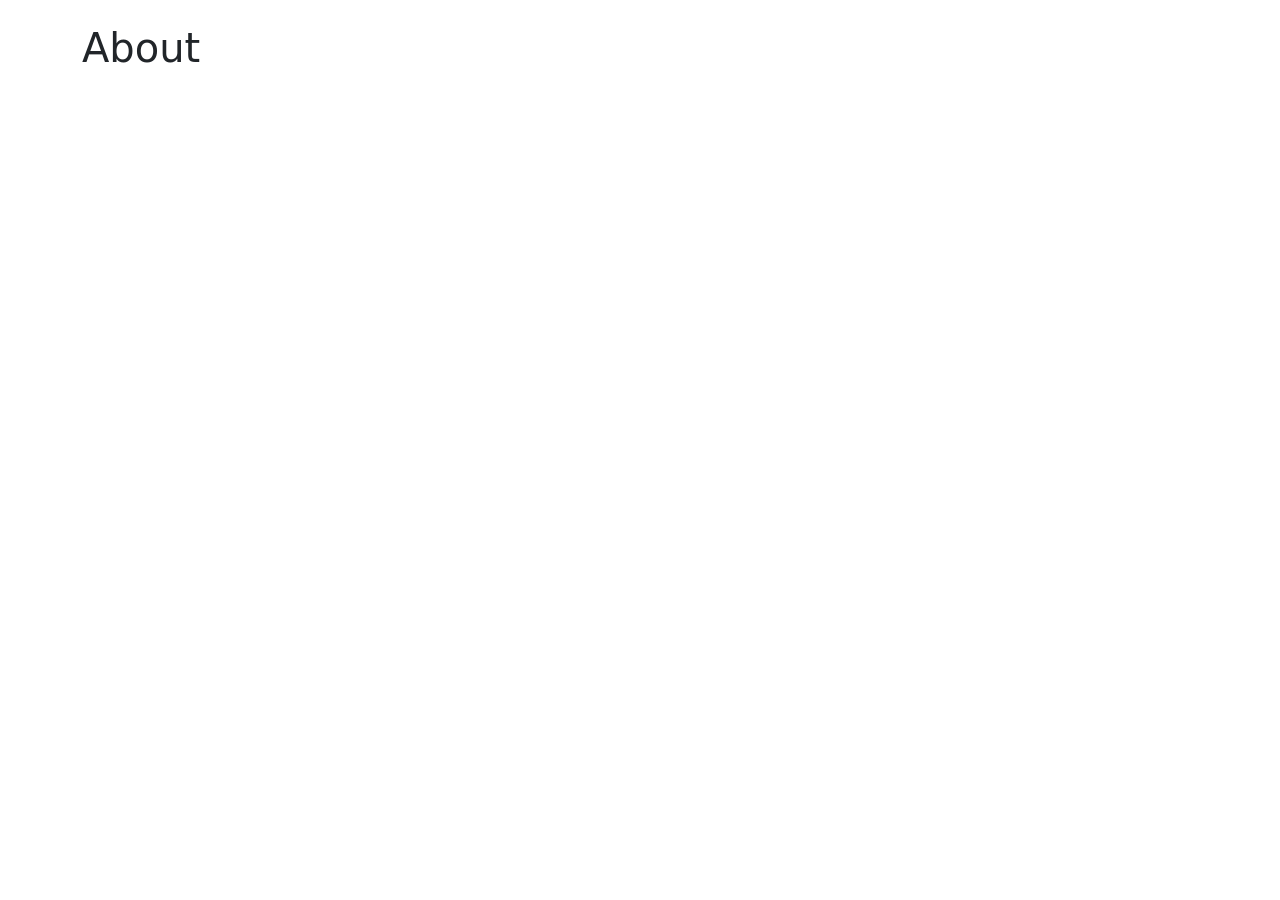
==== about.html @ 0f67a92f "Reworked the skeleton for HTML files" ====
<!DOCTYPE html>
<html lang="en">
<head>
  <meta charset="UTF-8">
  <meta name="viewport" content="width=device-width, initial-scale=1.0">
  <meta name="description" content="CourtList: task management for Euroleague game operations.">
  <meta name="author" content="stefancelo">
  <title>About | CourtList</title>
  <link href="https://cdn.jsdelivr.net/npm/bootstrap@5.3.3/dist/css/bootstrap.min.css" rel="stylesheet">
  <link rel="stylesheet" href="css/style.css">
</head>
<body>
  <div id="site-header"></div>

  <main id="main-content" class="container py-4">
    <h1>About</h1>
  </main>

  <div id="site-footer"></div>

  <script src="https://cdn.jsdelivr.net/npm/bootstrap@5.3.3/dist/js/bootstrap.bundle.min.js"></script>
  <script src="js/storage.js"></script>
  <script src="js/layout.js"></script>
</body>
</html>
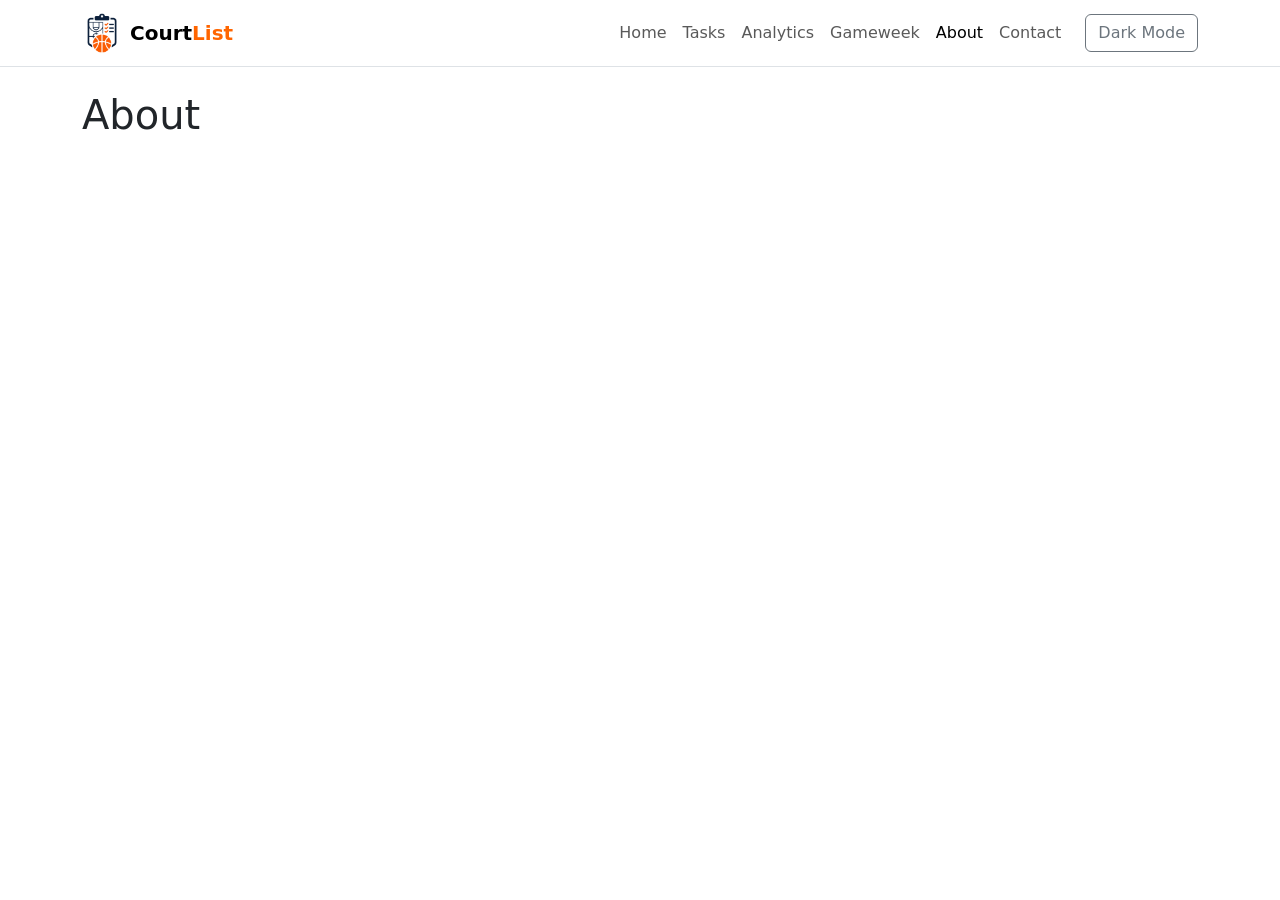
==== commit 0bdaf653: "Added shared navbar" ====
--- a/about.html
+++ b/about.html
@@ -1,25 +1,26 @@
-<!DOCTYPE html>
+<!doctype html>
 <html lang="en">
-<head>
-  <meta charset="UTF-8">
-  <meta name="viewport" content="width=device-width, initial-scale=1.0">
-  <meta name="description" content="CourtList: task management for Euroleague game operations.">
-  <meta name="author" content="stefancelo">
-  <title>About | CourtList</title>
-  <link href="https://cdn.jsdelivr.net/npm/bootstrap@5.3.3/dist/css/bootstrap.min.css" rel="stylesheet">
-  <link rel="stylesheet" href="css/style.css">
-</head>
-<body>
-  <div id="site-header"></div>
+  <head>
+    <meta charset="UTF-8" />
+    <meta name="viewport" content="width=device-width, initial-scale=1.0" />
+    <meta name="description" content="CourtList: Learn about CourtList and the team behind it." />
+    <meta name="author" content="stefancelo" />
+    <link rel="icon" type="image/png" sizes="32x32" href="img/faviconcl.png" />
+    <title>About | CourtList</title>
+    <link href="https://cdn.jsdelivr.net/npm/bootstrap@5.3.3/dist/css/bootstrap.min.css" rel="stylesheet" />
+    <link rel="stylesheet" href="css/style.css" />
+  </head>
+  <body>
+    <div id="site-header"></div>
 
-  <main id="main-content" class="container py-4">
-    <h1>About</h1>
-  </main>
+    <main id="main-content" class="container py-4">
+      <h1>About</h1>
+    </main>
 
-  <div id="site-footer"></div>
+    <div id="site-footer"></div>
 
-  <script src="https://cdn.jsdelivr.net/npm/bootstrap@5.3.3/dist/js/bootstrap.bundle.min.js"></script>
-  <script src="js/storage.js"></script>
-  <script src="js/layout.js"></script>
-</body>
-</html>+    <script src="https://cdn.jsdelivr.net/npm/bootstrap@5.3.3/dist/js/bootstrap.bundle.min.js"></script>
+    <script src="js/storage.js"></script>
+    <script src="js/layout.js"></script>
+  </body>
+</html>
--- a/css/style.css
+++ b/css/style.css
@@ -0,0 +1,8 @@
+
+:root {
+  --cl-orange: #ff6500;
+}
+
+.text-orange {
+  color: var(--cl-orange);
+}
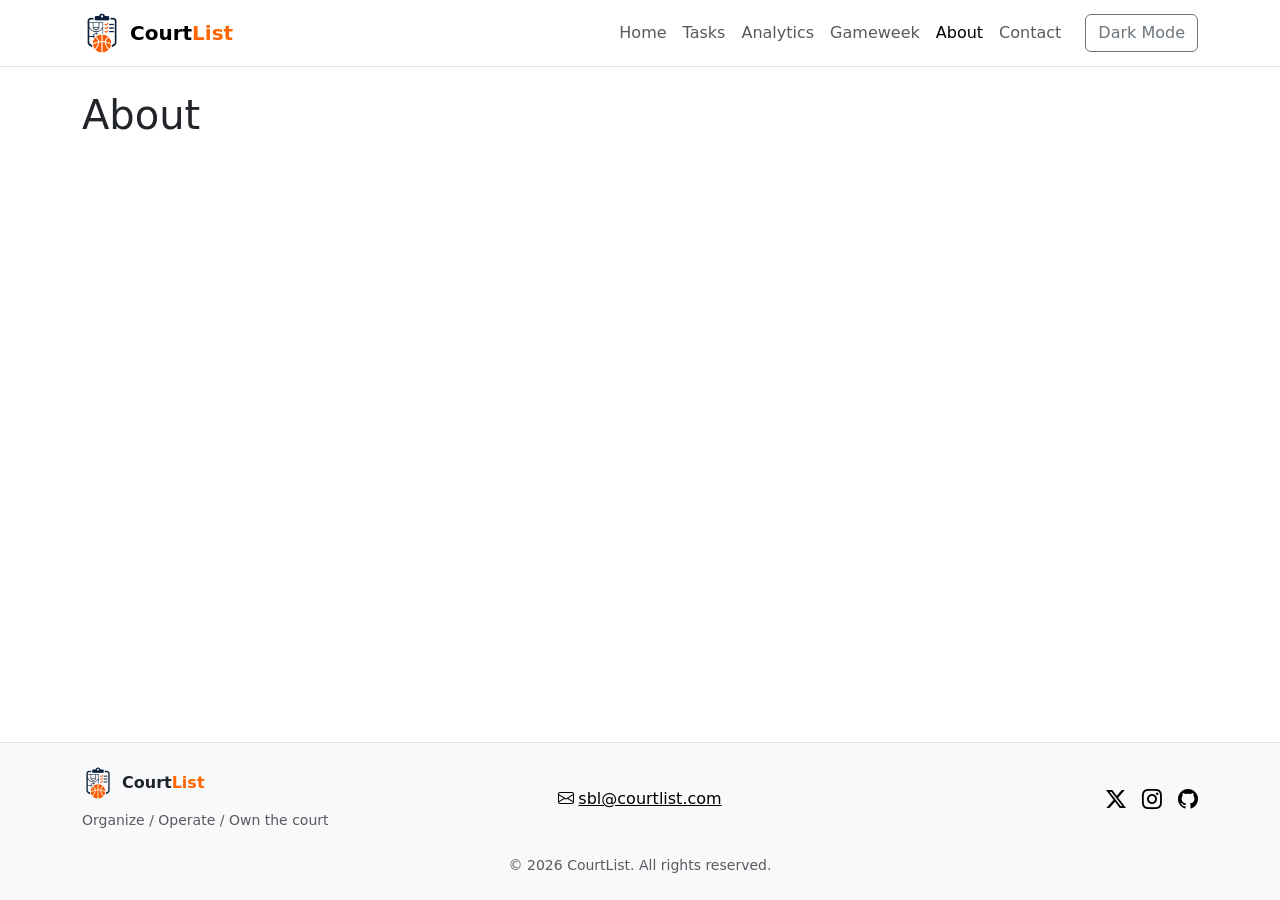
==== commit 11945016: "added shared footer with contact and social" ====
--- a/about.html
+++ b/about.html
@@ -7,7 +7,16 @@
     <meta name="author" content="stefancelo" />
     <link rel="icon" type="image/png" sizes="32x32" href="img/faviconcl.png" />
     <title>About | CourtList</title>
-    <link href="https://cdn.jsdelivr.net/npm/bootstrap@5.3.3/dist/css/bootstrap.min.css" rel="stylesheet" />
+    <link
+      rel="stylesheet"
+      href="https://cdn.jsdelivr.net/npm/bootstrap@5.3.3/dist/css/bootstrap.min.css"
+      integrity="sha384-QWTKZyjpPEjISv5WaRU9OFeRpok6YctnYmDr5pNlyT2bRjXh0JMhjY6hW+ALEwIH"
+      crossorigin="anonymous" />
+    <link
+      rel="stylesheet"
+      href="https://cdn.jsdelivr.net/npm/bootstrap-icons@1.11.3/font/bootstrap-icons.min.css"
+      integrity="sha384-XGjxtQfXaH2tnPFa9x+ruJTuLE3Aa6LhHSWRr1XeTyhezb4abCG4ccI5AkVDxqC+"
+      crossorigin="anonymous" />
     <link rel="stylesheet" href="css/style.css" />
   </head>
   <body>
@@ -19,7 +28,10 @@
 
     <div id="site-footer"></div>
 
-    <script src="https://cdn.jsdelivr.net/npm/bootstrap@5.3.3/dist/js/bootstrap.bundle.min.js"></script>
+    <script
+      src="https://cdn.jsdelivr.net/npm/bootstrap@5.3.3/dist/js/bootstrap.bundle.min.js"
+      integrity="sha384-YvpcrYf0tY3lHB60NNkmXc5s9fDVZLESaAA55NDzOxhy9GkcIdslK1eN7N6jIeHz"
+      crossorigin="anonymous"></script>
     <script src="js/storage.js"></script>
     <script src="js/layout.js"></script>
   </body>
--- a/css/style.css
+++ b/css/style.css
@@ -5,4 +5,14 @@
 
 .text-orange {
   color: var(--cl-orange);
+}
+
+body {
+  min-height: 100vh;
+  display: flex;
+  flex-direction: column;
+}
+
+main {
+  flex: 1 0 auto;
 }
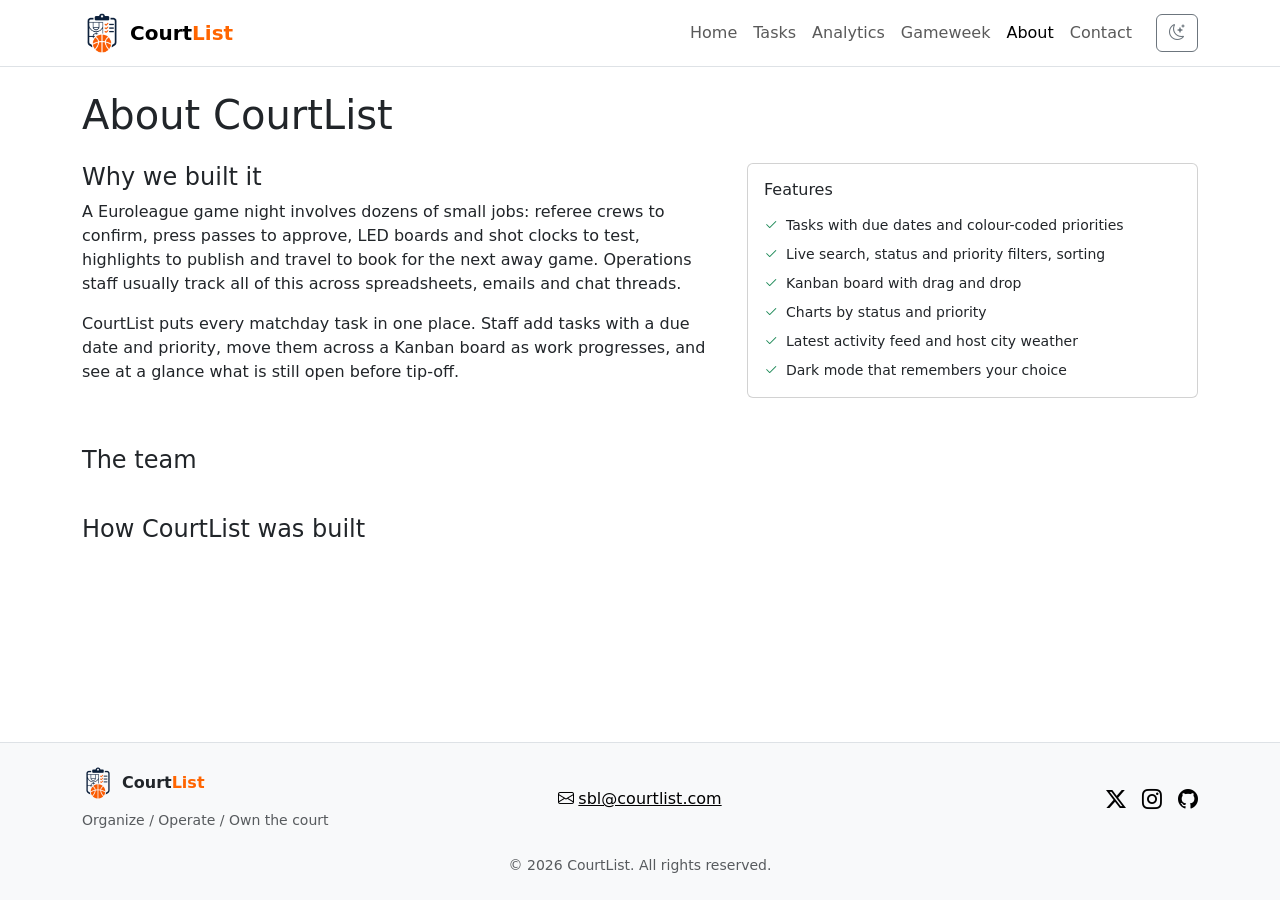
==== commit 78df057b: "added about page with team and project info, created and used js file for about page" ====
--- a/about.html
+++ b/about.html
@@ -23,7 +23,80 @@
     <div id="site-header"></div>
 
     <main id="main-content" class="container py-4">
-      <h1>About</h1>
+      <h1 class="mb-4">About CourtList</h1>
+
+      <!-- About the application -->
+      <section class="row g-4 mb-5" aria-labelledby="purpose-heading">
+        <div class="col-lg-7">
+          <h2 id="purpose-heading" class="h4">Why we built it</h2>
+          <p>
+            A Euroleague game night involves dozens of small jobs: referee crews to confirm, press passes to approve,
+            LED boards and shot clocks to test, highlights to publish and travel to book for the next away game.
+            Operations staff usually track all of this across spreadsheets, emails and chat threads.
+          </p>
+          <p class="mb-0">
+            CourtList puts every matchday task in one place. Staff add tasks with a due date and priority, move them
+            across a Kanban board as work progresses, and see at a glance what is still open before tip-off.
+          </p>
+        </div>
+        <div class="col-lg-5">
+          <div class="card h-100">
+            <div class="card-body">
+              <h2 class="h6 mb-3">Features</h2>
+              <ul class="list-unstyled small mb-0">
+                <li class="mb-2">
+                  <i class="bi bi-check2 text-success me-2" aria-hidden="true"></i>Tasks with due dates and colour-coded
+                  priorities
+                </li>
+                <li class="mb-2">
+                  <i class="bi bi-check2 text-success me-2" aria-hidden="true"></i>Live search, status and priority
+                  filters, sorting
+                </li>
+                <li class="mb-2">
+                  <i class="bi bi-check2 text-success me-2" aria-hidden="true"></i>Kanban board with drag and drop
+                </li>
+                <li class="mb-2">
+                  <i class="bi bi-check2 text-success me-2" aria-hidden="true"></i>Charts by status and priority
+                </li>
+                <li class="mb-2">
+                  <i class="bi bi-check2 text-success me-2" aria-hidden="true"></i>Latest activity feed and host city
+                  weather
+                </li>
+                <li>
+                  <i class="bi bi-check2 text-success me-2" aria-hidden="true"></i>Dark mode that remembers your choice
+                </li>
+              </ul>
+            </div>
+          </div>
+        </div>
+      </section>
+
+      <!-- Team members (cards generated by about.js) -->
+      <section class="mb-5" aria-labelledby="team-heading">
+        <h2 id="team-heading" class="h4 mb-3">The team</h2>
+        <div id="team-grid" class="row g-4"></div>
+      </section>
+
+      <!-- Development process carousel (slides generated by about.js) -->
+      <section aria-labelledby="process-heading">
+        <h2 id="process-heading" class="h4 mb-3">How CourtList was built</h2>
+        <div
+          id="process-carousel"
+          class="carousel slide rounded overflow-hidden"
+          data-bs-ride="carousel"
+          data-bs-interval="6000">
+          <div id="carousel-indicators" class="carousel-indicators"></div>
+          <div id="carousel-slides" class="carousel-inner"></div>
+          <button class="carousel-control-prev" type="button" data-bs-target="#process-carousel" data-bs-slide="prev">
+            <span class="carousel-control-prev-icon" aria-hidden="true"></span>
+            <span class="visually-hidden">Previous step</span>
+          </button>
+          <button class="carousel-control-next" type="button" data-bs-target="#process-carousel" data-bs-slide="next">
+            <span class="carousel-control-next-icon" aria-hidden="true"></span>
+            <span class="visually-hidden">Next step</span>
+          </button>
+        </div>
+      </section>
     </main>
 
     <div id="site-footer"></div>
@@ -34,5 +107,6 @@
       crossorigin="anonymous"></script>
     <script src="js/storage.js"></script>
     <script src="js/layout.js"></script>
+    <script src="js/about.js"></script>
   </body>
 </html>
--- a/css/style.css
+++ b/css/style.css
@@ -1,4 +1,3 @@
-
 :root {
   --cl-orange: #ff6500;
 }
@@ -15,4 +14,47 @@
 
 main {
   flex: 1 0 auto;
-}+}
+
+/* Brand button. A darker orange than the logo so white text meets WCAG contrast (about 5:1). */
+.btn-orange {
+  --bs-btn-color: #fff;
+  --bs-btn-bg: #c2410c;
+  --bs-btn-border-color: #c2410c;
+  --bs-btn-hover-color: #fff;
+  --bs-btn-hover-bg: #9a3412;
+  --bs-btn-hover-border-color: #9a3412;
+  --bs-btn-active-color: #fff;
+  --bs-btn-active-bg: #7c2d12;
+  --bs-btn-active-border-color: #7c2d12;
+}
+
+/* Reserve space for the weather widget so the layout doesn't jump while it loads */
+#weather-output {
+  min-height: 7rem;
+  transition: opacity 0.2s;
+}
+
+/* Fixed-height box for charts; Chart.js fills it */
+.chart-box {
+  position: relative;
+  height: 280px;
+}
+
+/* Kanban board */
+.kanban-dropzone {
+  min-height: 8rem;
+}
+
+.kanban-card {
+  cursor: grab;
+}
+
+.kanban-card.dragging {
+  opacity: 0.5;
+}
+
+.kanban-column.drag-over {
+  outline: 2px dashed var(--cl-orange);
+  outline-offset: -4px;
+}
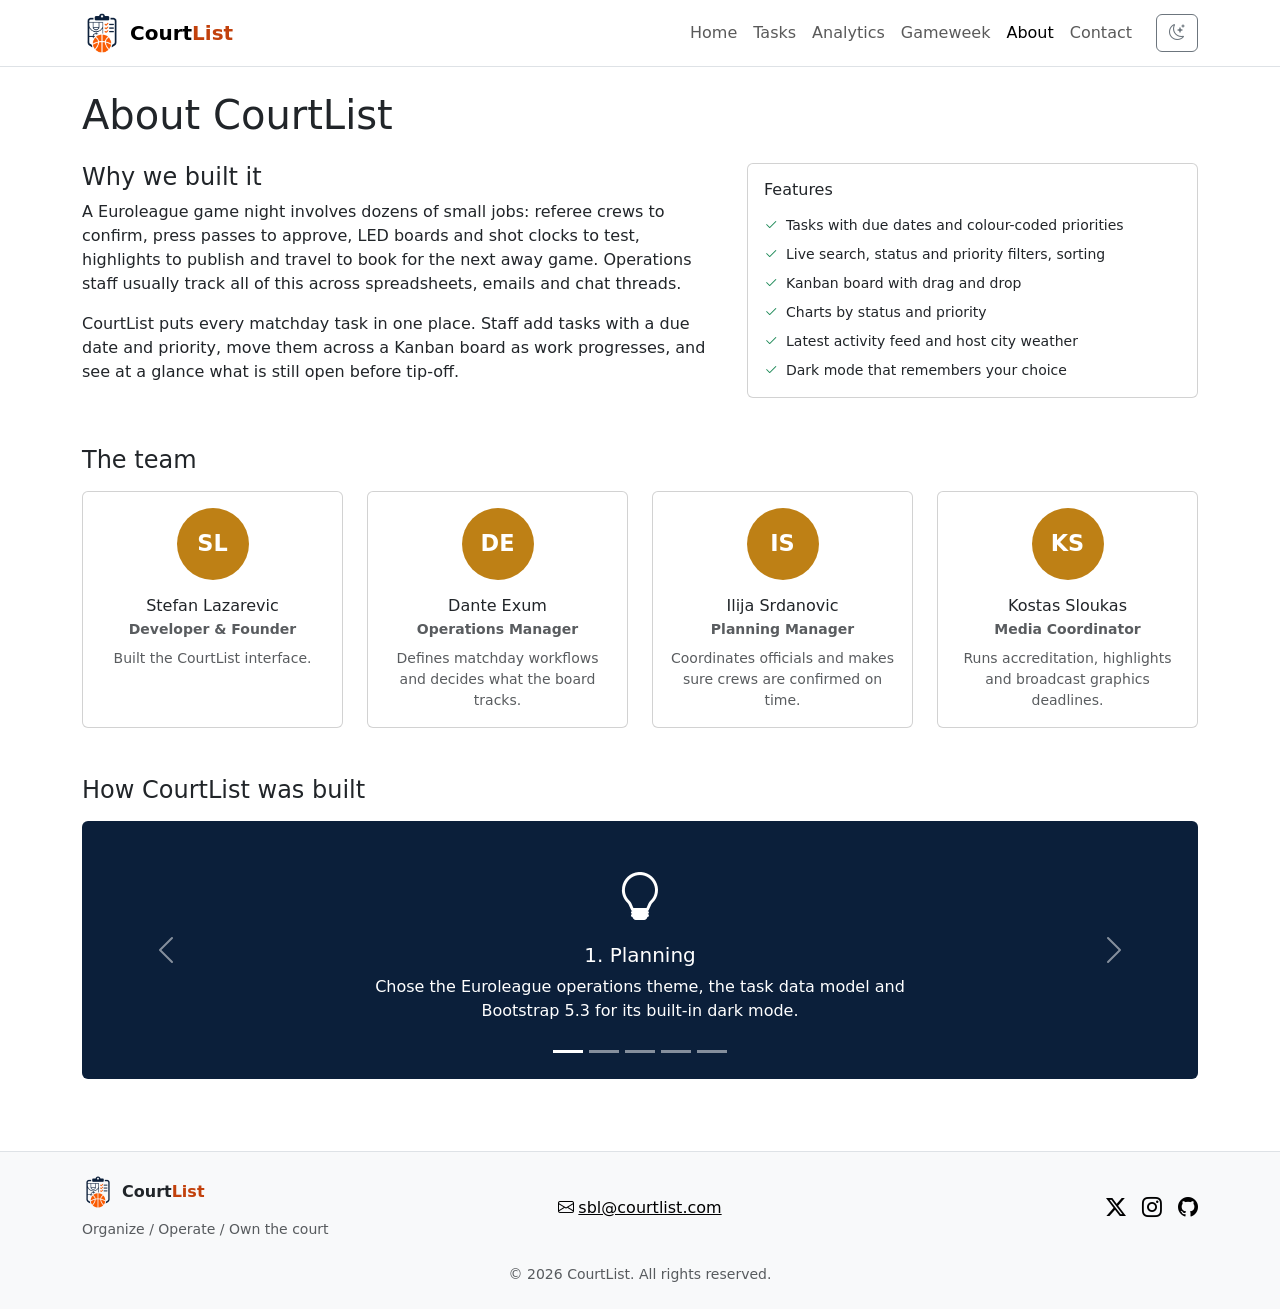
==== commit 59d1568d: "added preconnect for Bootstrap CDN on all pages for performance improvement" ====
--- a/about.html
+++ b/about.html
@@ -7,6 +7,7 @@
     <meta name="author" content="stefancelo" />
     <link rel="icon" type="image/png" sizes="32x32" href="img/faviconcl.png" />
     <title>About | CourtList</title>
+    <link rel="preconnect" href="https://cdn.jsdelivr.net" crossorigin />
     <link
       rel="stylesheet"
       href="https://cdn.jsdelivr.net/npm/bootstrap@5.3.3/dist/css/bootstrap.min.css"
--- a/css/style.css
+++ b/css/style.css
@@ -1,4 +1,11 @@
-:root {
+/* New orange. Darker in light mode so orange text contrasts on white;
+   the brighter logo orange is used in dark mode, where it has enough contrast. */
+:root,
+[data-bs-theme="light"] {
+  --cl-orange: #c2410c;
+}
+
+[data-bs-theme="dark"] {
   --cl-orange: #ff6500;
 }
 
@@ -58,3 +65,62 @@
   outline: 2px dashed var(--cl-orange);
   outline-offset: -4px;
 }
+
+/* Team member avatar: initials in a circle */
+.avatar {
+  width: 72px;
+  height: 72px;
+  border-radius: 50%;
+  display: flex;
+  align-items: center;
+  justify-content: center;
+  background-color: #be8015;
+  color: #fff;
+  font-weight: 700;
+  font-size: 1.4rem;
+}
+
+/* Carousel slide: dark brand background so Bootstrap's white arrows and indicators stay visible */
+.process-slide {
+  background-color: #0b1f3a;
+  color: #fff;
+  min-height: 240px;
+  padding: 3rem 4rem 3.5rem;
+}
+
+.process-slide p {
+  max-width: 36rem;
+}
+
+/* Gameweek countdown boxes */
+.countdown-box {
+  min-width: 4.5rem;
+  padding: 0.75rem 0.5rem;
+  border-radius: 0.5rem;
+  background-color: var(--bs-tertiary-bg);
+}
+
+.countdown-number {
+  display: block;
+  font-size: 2rem;
+  font-weight: 700;
+  font-variant-numeric: tabular-nums;
+}
+
+.countdown-label {
+  font-size: 0.75rem;
+  text-transform: uppercase;
+  color: var(--bs-secondary-color);
+}
+
+/* Bootstrap keeps the outline-secondary grey the same in dark mode, which fails contrast
+   on dark backgrounds. A lighter grey in dark mode gives about 6.5:1 or more. */
+[data-bs-theme="dark"] .btn-outline-secondary {
+  --bs-btn-color: #adb5bd;
+  --bs-btn-border-color: #adb5bd;
+}
+
+/* Reserve the navbar's height before layout.js inserts it, so the page doesn't jump */
+#site-header {
+  min-height: 67px;
+}
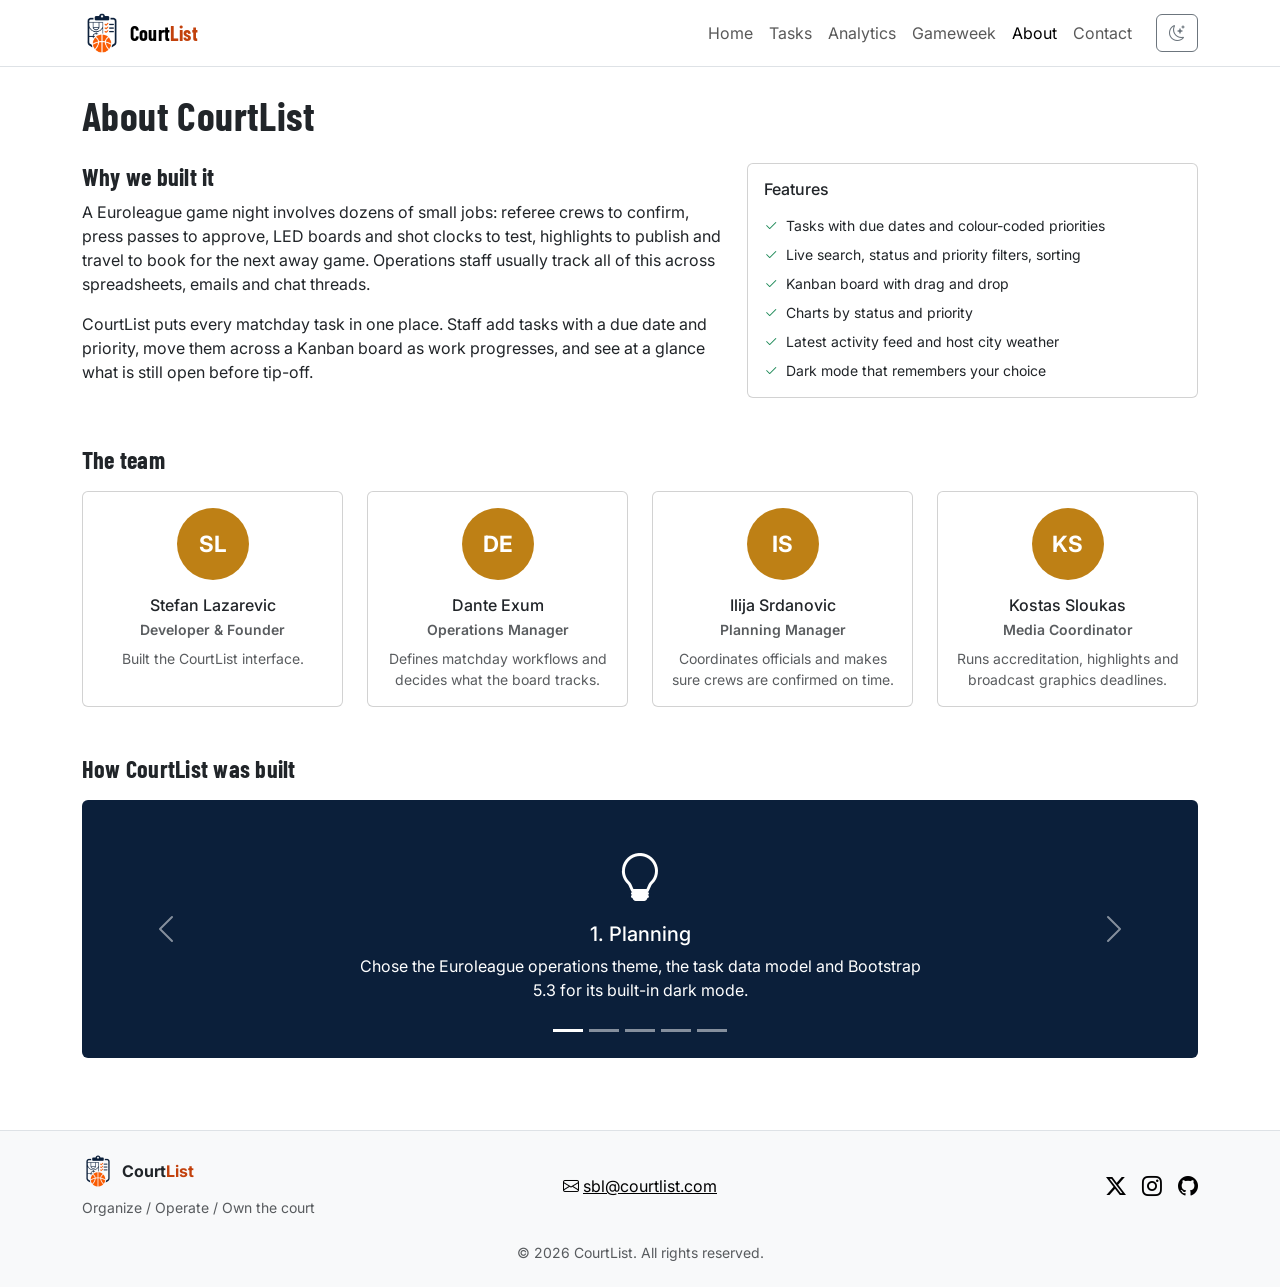
==== commit 27d21d71: "Added aesthetic upgrades including new font style and redesigned home hero" ====
--- a/about.html
+++ b/about.html
@@ -7,6 +7,11 @@
     <meta name="author" content="stefancelo" />
     <link rel="icon" type="image/png" sizes="32x32" href="img/faviconcl.png" />
     <title>About | CourtList</title>
+    <link rel="preconnect" href="https://fonts.googleapis.com" />
+    <link rel="preconnect" href="https://fonts.gstatic.com" crossorigin />
+    <link
+      rel="stylesheet"
+      href="https://fonts.googleapis.com/css2?family=Barlow+Condensed:wght@600;700&family=Inter:wght@400;500;600;700&display=swap" />
     <link rel="preconnect" href="https://cdn.jsdelivr.net" crossorigin />
     <link
       rel="stylesheet"
--- a/css/style.css
+++ b/css/style.css
@@ -124,3 +124,37 @@
 #site-header {
   min-height: 67px;
 }
+
+/* Mobile task list: the arrow on the "Description" button flips when expanded */
+.btn .bi-chevron-down {
+  display: inline-block;
+  transition: transform 0.2s;
+}
+
+.btn[aria-expanded="true"] .bi-chevron-down {
+  transform: rotate(180deg);
+}
+
+/* Typography: Inter for body text, Barlow Condensed for large headings (scoreboard feel) */
+:root {
+  --bs-body-font-family: "Inter", system-ui, -apple-system, "Segoe UI", Roboto, sans-serif;
+}
+
+h1,
+.display-5,
+.display-6,
+h2.h3,
+h2.h4,
+.navbar-brand,
+.countdown-number {
+  font-family: "Barlow Condensed", "Inter", sans-serif;
+  font-weight: 700;
+  letter-spacing: 0.01em;
+}
+
+/* Home hero: navy gradient with an orange glow, dark in both themes */
+.hero {
+  color: var(--bs-body-color);
+  background: radial-gradient(circle at 85% 35%, rgba(255, 101, 0, 0.35), transparent 45%),
+    linear-gradient(135deg, #0b1f3a 0%, #13294b 60%, #0b1f3a 100%);
+}
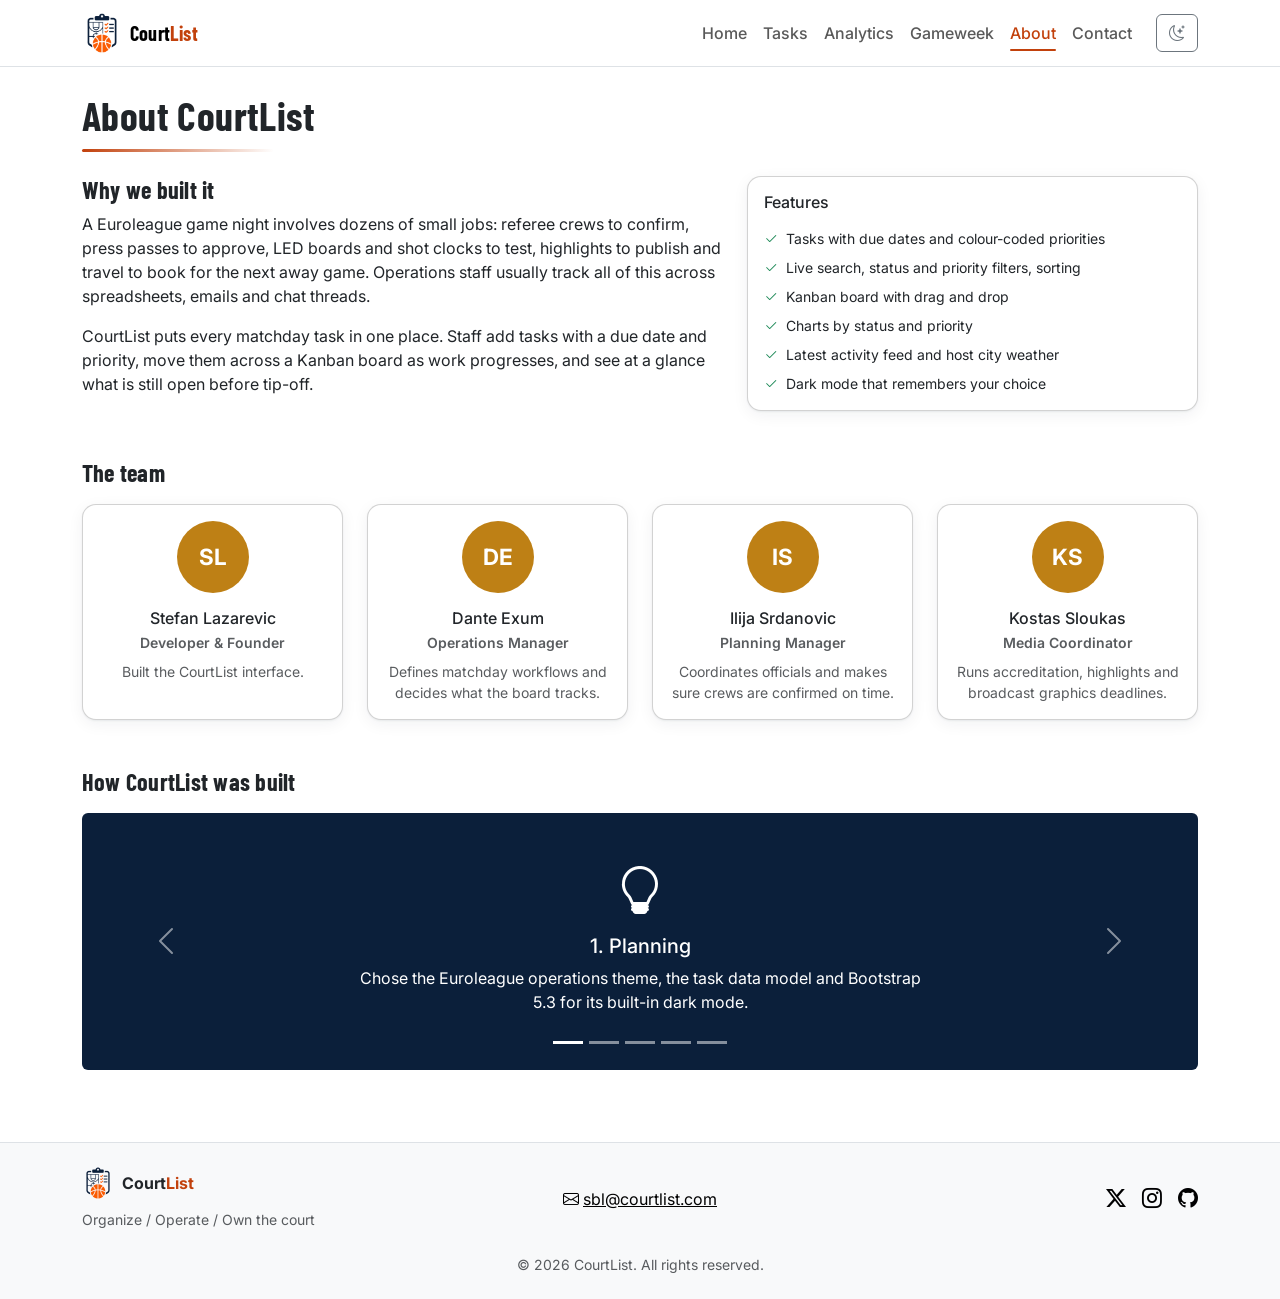
==== commit b6cd8811: "Added proper commenting and skip link" ====
--- a/about.html
+++ b/about.html
@@ -26,6 +26,7 @@
     <link rel="stylesheet" href="css/style.css" />
   </head>
   <body>
+    <!-- Shared navbar, injected by js/layout.js -->
     <div id="site-header"></div>
 
     <main id="main-content" class="container py-4">
@@ -104,7 +105,7 @@
         </div>
       </section>
     </main>
-
+    <!-- Shared footer, injected by js/layout.js -->
     <div id="site-footer"></div>
 
     <script
--- a/css/style.css
+++ b/css/style.css
@@ -1,5 +1,5 @@
-/* New orange. Darker in light mode so orange text contrasts on white;
-   the brighter logo orange is used in dark mode, where it has enough contrast. */
+/* Brand orange, used through var(--cl-orange). Darker in light mode so orange text
+   meets contrast on white; the brighter logo orange is used in dark mode. */
 :root,
 [data-bs-theme="light"] {
   --cl-orange: #c2410c;
@@ -9,10 +9,13 @@
   --cl-orange: #ff6500;
 }
 
+/* Orange text, e.g. "List" in the brand name */
 .text-orange {
   color: var(--cl-orange);
 }
 
+/* Keeps the footer at the bottom of short pages: body is a full-height column
+   and <main> grows to fill the leftover space */
 body {
   min-height: 100vh;
   display: flex;
@@ -120,8 +123,13 @@
   --bs-btn-border-color: #adb5bd;
 }
 
-/* Reserve the navbar's height before layout.js inserts it, so the page doesn't jump */
+/* The header wrapper is the sticky element: the navbar inside it can't stick on its own,
+   because a sticky element only sticks within its parent, and this div is its parent.
+   min-height reserves the navbar's space before layout.js inserts it (no layout shift). */
 #site-header {
+  position: sticky;
+  top: 0;
+  z-index: 1030;
   min-height: 67px;
 }
 
@@ -152,9 +160,111 @@
   letter-spacing: 0.01em;
 }
 
-/* Home hero: navy gradient with an orange glow, dark in both themes */
+/* Home hero: orange glow, faint court lines and a navy gradient, dark in both themes.
+   Layers are listed top to bottom: the first one is drawn on top. */
 .hero {
   color: var(--bs-body-color);
-  background: radial-gradient(circle at 85% 35%, rgba(255, 101, 0, 0.35), transparent 45%),
+  background:
+    radial-gradient(circle at 85% 35%, rgba(255, 101, 0, 0.35), transparent 45%),
+    url("../img/court.svg") center / cover no-repeat,
     linear-gradient(135deg, #0b1f3a 0%, #13294b 60%, #0b1f3a 100%);
 }
+
+/* Cards: rounder corners and a soft shadow instead of a hard border */
+.card {
+  --bs-card-border-radius: 0.875rem;
+  --bs-card-inner-border-radius: calc(0.875rem - 1px);
+  --bs-card-border-color: var(--bs-border-color-translucent);
+  box-shadow:
+    0 1px 2px rgba(11, 31, 58, 0.06),
+    0 4px 16px rgba(11, 31, 58, 0.06);
+}
+
+[data-bs-theme="dark"] .card {
+  box-shadow: 0 4px 16px rgba(0, 0, 0, 0.35);
+}
+
+/* Home feature cards and About team cards lift slightly on hover */
+section[aria-labelledby="features-heading"] .card,
+#team-grid .card {
+  transition:
+    transform 0.2s,
+    box-shadow 0.2s;
+}
+
+section[aria-labelledby="features-heading"] .card:hover,
+#team-grid .card:hover {
+  transform: translateY(-4px);
+  box-shadow: 0 10px 28px rgba(11, 31, 58, 0.14);
+}
+
+/* Home feature icons sit on a soft orange tile */
+section[aria-labelledby="features-heading"] .card .bi {
+  display: inline-flex;
+  align-items: center;
+  justify-content: center;
+  width: 3rem;
+  height: 3rem;
+  border-radius: 0.75rem;
+  background-color: rgba(255, 101, 0, 0.12);
+}
+
+/* Respect users who turn off animations in their operating system */
+@media (prefers-reduced-motion: reduce) {
+  section[aria-labelledby="features-heading"] .card,
+  #team-grid .card {
+    transition: none;
+  }
+
+  section[aria-labelledby="features-heading"] .card:hover,
+  #team-grid .card:hover {
+    transform: none;
+  }
+}
+
+/* Thin orange line under each page title that fades out to the right */
+main h1::after {
+  content: "";
+  display: block;
+  width: 12rem;
+  height: 3px;
+  margin-top: 0.6rem;
+  border-radius: 3px;
+  background: linear-gradient(90deg, var(--cl-orange), transparent);
+}
+
+/* Navbar: slightly transparent background with a blur ("frosted glass") */
+.site-navbar {
+  background-color: rgba(var(--bs-body-bg-rgb), 0.6);
+  -webkit-backdrop-filter: blur(10px);
+  backdrop-filter: blur(10px);
+}
+
+/* Current page link in brand orange */
+.navbar .nav-link {
+  position: relative;
+  font-weight: 500;
+}
+
+.navbar .nav-link.active {
+  color: var(--cl-orange);
+}
+
+/* On desktop, a short orange underline under the current page link */
+@media (min-width: 992px) {
+  .navbar .nav-link.active::after {
+    content: "";
+    position: absolute;
+    left: var(--bs-navbar-nav-link-padding-x);
+    right: var(--bs-navbar-nav-link-padding-x);
+    bottom: 0.1rem;
+    height: 2px;
+    border-radius: 2px;
+    background-color: var(--cl-orange);
+  }
+}
+
+/* Skip link sits above the sticky navbar when it becomes visible */
+.skip-link {
+  z-index: 1100;
+}
